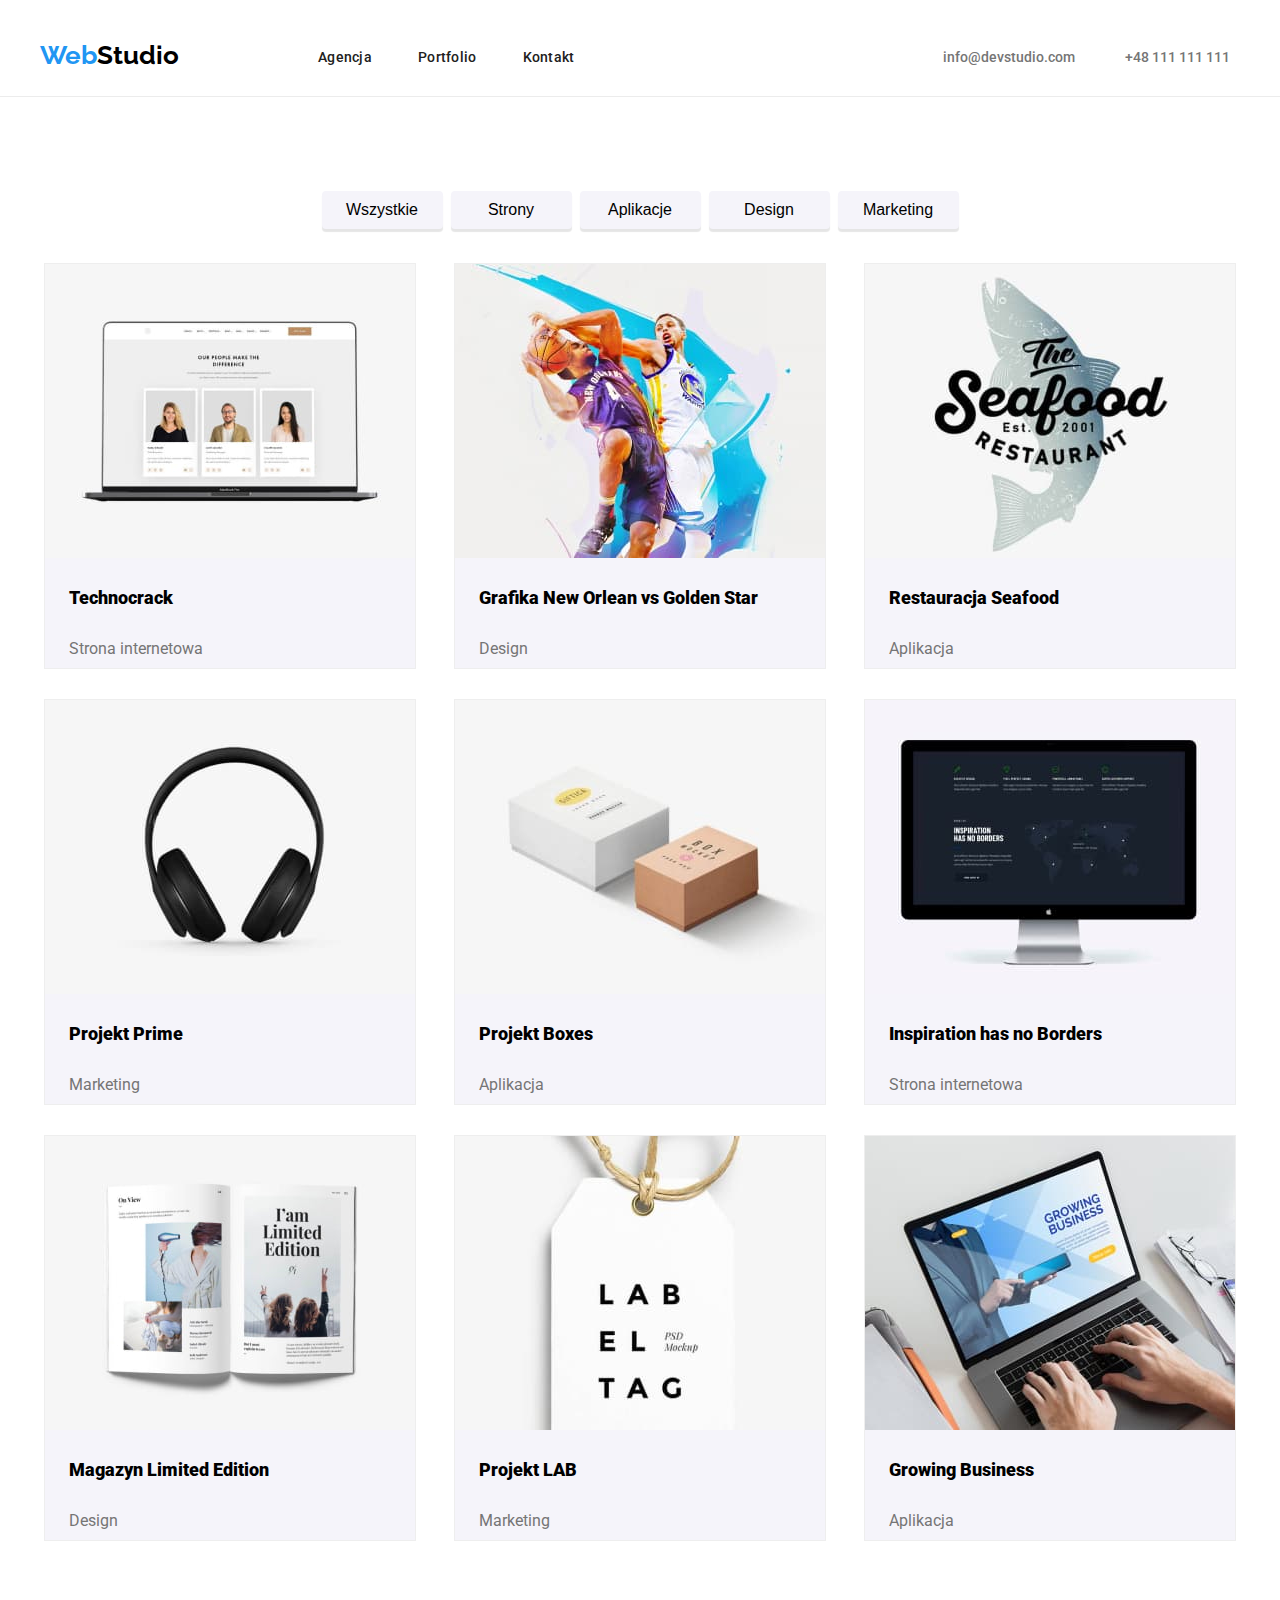
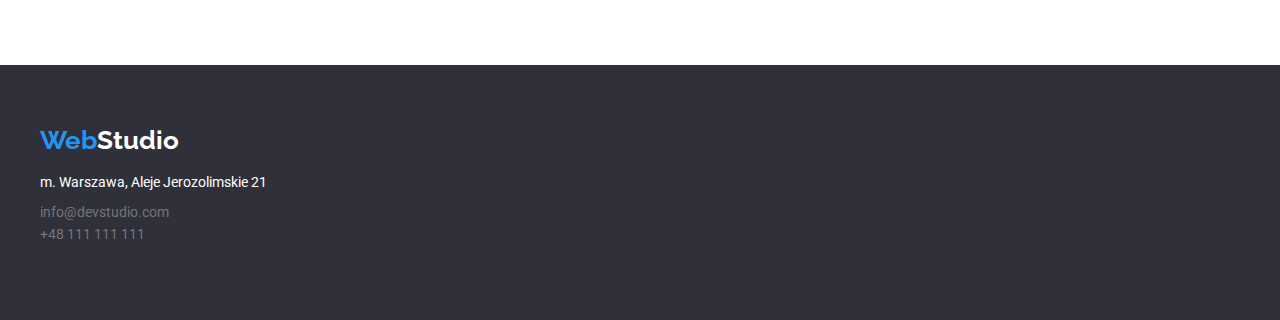
==== portfolio.html @ 4e926275 "copy" ====
<!DOCTYPE html>
<html lang="en">
  <head>
    <meta charset="UTF-8" />
    <meta http-equiv="X-UA-Compatible" content="IE=edge" />
    <meta name="viewport" content="width=device-width, initial-scale=1.0" />
    <title>Document</title>
    <link rel="preconnect" href="https://fonts.googleapis.com" />
    <link rel="preconnect" href="https://fonts.gstatic.com" crossorigin />
    <link
      href="https://fonts.googleapis.com/css2?family=Raleway:wght@700&family=Roboto:wght@400;500;700;900&display=swap"
      rel="stylesheet"
    />
    <link rel="stylesheet" href="./css/styles.css" />
    <body>
      <body>
        <header>
          <div class="container">
            <menu>
              <a href="index.html" class="main-header">
                <span class="Webstudio-header-blue hover">Web</span
                ><span class="Webstudio-header hover">Studio</span>
              </a>
              <ul class="header-list1">
                <li>
                  <a href="#"><span class="nav1 hover">Agencja</span></a>
                </li>
                <li>
                  <a href="portfolio.html"
                    ><span class="nav2 hover">Portfolio</span></a
                  >
                </li>
                <li>
                  <a href="#"><span class="nav3 hover">Kontakt</span></a>
                </li>
              </ul>
              <ul class="header-list2">
                <li>
                  <a href="mailto:info@devstudio.com"
                    ><span class="contact-mail hover">info@devstudio.com</span></a
                  >
                </li>
                <li>
                  <a href="tel:+48111111111"
                    ><span class="contact-phone hover">+48 111 111 111</span></a
                  >
                </li>
              </ul>
            </menu>
          </div>
        </header>
        <main>
          <section class="main-sections-portfolio section">
            <div class="container">
          <!-- czy tu może być sekcja w sekcji, aby objąć wszystkie elementy? -->
          <section>
          <div class="container button-profile">
        <ul class="main-section-buttons">
          <li>
            <button type="button" class="buttons hover-button">
              Wszystkie
            </button>
          </li>
          <li>
            <button type="button" class="buttons hover-button">Strony</button>
          </li>
          <li>
            <button type="button" class="buttons hover-button">
              Aplikacje
            </button>
          </li>
          <li>
            <button type="button" class="buttons hover-button">Design</button>
          </li>
          <li>
            <button type="button" class="buttons hover-button">
              Marketing
            </button>
          </li>
        </ul>
        </div>
      </section>
      <section class="main-sections-portfolio"> <div class="container">
        <ul class="second-list-portfolio">
          <li class="portfolio-all hover">
            <img
              src="images/portfolio1.jpg"
              alt="Strona internetowa"
              width="370"
              height="294"
            />
            <p class="projects"><strong>Technocrack</strong></p>
            <p class="description">Strona internetowa</p>
          </li>
          <li class="portfolio-all hover">
            <img
              src="images/portfolio2.jpg"
              alt="Koszykówka"
              width="370"
              height="294"
            />
            <p class="projects">
              <strong>Grafika New Orlean vs Golden Star</strong>
            </p>
            <p class="description">Design</p>
          </li>
          <li class="portfolio-all hover">
            <img
              src="images/portfolio3.jpg"
              alt="Restauracja Seafood"
              width="370"
              height="294"
            />
            <p class="projects"><strong>Restauracja Seafood</strong></p>
            <p class="description">Aplikacja</p>
          </li>
        </li>
        </ul>
        <ul class="second-list-portfolio">
          <li class="portfolio-all hover">
            <img
              src="images/portfolio4.jpg"
              alt="Słuchawki"
              width="370"
              height="294"
            />
            <p class="projects"><strong>Projekt Prime</strong></p>
            <p class="description">Marketing</p>
          </li>
          <li class="portfolio-all hover">
            <img
              src="images/portfolio5.jpg"
              alt="Dwa pudełka"
              width="370"
              height="294"
            />
            <p class="projects"><strong>Projekt Boxes</strong></p>
            <p class="description">Aplikacja</p>
          </li>
          <li class="portfolio-all hover">
            <img
              src="images/portfolio6.jpg"
              alt="Monitor"
              width="370"
              height="294"
            />
            <p class="projects"><strong>Inspiration has no Borders</strong></p>
            <p class="description">Strona internetowa</p>
          </li>
        </li>
      </ul>
      <ul class="second-list-portfolio">
          <li class="portfolio-all hover">
            <img
              src="images/portfolio7.jpg"
              alt="Magazyn"
              width="370"
              height="294"
            />
            <p class="projects"><strong>Magazyn Limited Edition</strong></p>
            <p class="description">Design</p>
          </li>
          <li class="portfolio-all hover">
            <img
              src="images/portfolio8.jpg"
              alt="Zawieszka LABEL TAB"
              width="370"
              height="294"
            />
            <p class="projects"><strong>Projekt LAB</strong></p>
            <p class="description">Marketing</p>
          </li>
          <li class="portfolio-all hover">
            <img
              src="images/portfolio9.jpg"
              alt="Pisanie na laptopie"
              width="370"
              height="294"
            />
            <p class="projects"><strong>Growing Business</strong></p>
            <p class="description">Aplikacja</p>
          </li>
      </ul>
        </div>
      </section>
    </div>
    </section>
    </main>
    <footer class="footer">
      <div class="container  section-footer">
        <a href="index.html" class="footer-main-header">
          <span class="Webstudio-header-blue hover">Web</span
          ><span class="Webstudio-footer-white hover">Studio</span></a
        >
        <ul class="footer-list">
          <li><p class="address">m. Warszawa, Aleje Jerozolimskie 21</p></li>

          <li>
            <a href="mailto:info@devstudio.com" class="mail-footer hover"
              >info@devstudio.com</a
            >
          </li>
          <li>
            <a href="tel:+48111111111" class="phone-footer hover"
              >+48 111 111 111</a
            >
          </li>
        </ul>
      </div>
    </footer>
  </body>
</html>
---- css/styles.css ----
:root {
  --black2: #212121;
  --black: #000000;
  --blue: #2196f3;
  --background: #2f303a;
  --main-white: #ffffff;
  --second-white: #f5f4fa;
  --silver: #757575;
}
body {
  font-family: "Roboto", sans-serif;
  color: var(--black);
  margin: 0;
}

.container {
  margin: 0 auto;
  width: 1200px;
}

header {
  height: 80px;
  border-bottom: 1px solid rgba(236, 236, 236, 1);
}
.Webstudio-header-blue {
  font-weight: bold;
  width: 145px;
  height: 31px;
  font-weight: 700;
  font-family: "Raleway", sans-serif;
  font-size: 26px;
  text-decoration: none;
  line-height: 1.17;
  color: var(--blue);
  padding: 25px 0;

}
.Webstudio-header {
  font-weight: bold;
  color: var(--black);
  width: 145px;
  font-weight: 700;
  height: 31px;
  font-family: "Raleway", sans-serif;
  font-size: 26px;
  text-decoration: none;
  line-height: 1.17;
  padding: 25px 0;
}

.main-header {
  width: 145px;
  height: 31px;
  padding: 24px 93px 25px 0px;
}

.header-list1 {
  display: flex;
  flex-direction: row;
  width: 254px;
  height: 16px;
  margin: 32px 371px 32px 0px;
  line-height: 1.17;
  gap: 46px;
}

ul {
  list-style-type: none;
}

menu {
  display: flex;
  flex-direction: row;
  box-sizing: border-box;
  padding: 0;
}

.nav1 {
  font-weight: 500;
  color: var(--black2);
  font-size: 14px;
  text-decoration: none;
  line-height: 1.17;
  letter-spacing: 0.02em;
}
.nav2 {
  font-weight: 500;
  font-size: 14px;
  width: 58px;
  color: var(--black2);
  text-decoration: none;
  line-height: 1.17;
  letter-spacing: 0.02em;
}
.nav3 {
  font-weight: 500;
  font-size: 14px;
  width: 51px;
  color: var(--black2);
  text-decoration: none;
  line-height: 1.17;
  letter-spacing: 0.02em;
}

.header-list2 {
  display: flex;
  padding: 32px 0;
  line-height: 1.17;
  width: 295px;
  gap: 50px;
  flex-direction: row;
}

.contact-mail {
  font-weight: 500;
  font-size: 14px;
  width: 135px;
  height: 16px;
  color: var(--silver);
  text-decoration: none;
}

.contact-phone {
  font-weight: 500;
  font-size: 14px;
  width: 110px;
  height: 16px;
  color: var(--silver);
  text-decoration: none;
}

.section1 {
  background-color: var(--background);
  height: 600px;
  align-items: center;
  display: flex;
  flex-direction: column;
}

.box-hugetext {
  display: flex;
  flex-direction: row;
  text-align: center;
  padding: 200px 0px 30px 0px;
  margin: 0;
}
.hugetext {
  font-weight: 900;
  font-size: 44px;
  line-height: 1.36;
  color: var(--white);
  color: var(--main-white);
  margin: auto;
}

.button-place {
  display: flex;
  flex-wrap: wrap;
  align-items: center;
  flex-direction: column;
}

.button-order {
  cursor: pointer;
  font-size: 16px;
  font-weight: 700;
  text-align: center;
  color: var(--main-white);
  background-color: var(--blue);
  border-style: none;
  border: 0;
  line-height: 1.88;
  letter-spacing: 0.06em;
  cursor: pointer;
  border-radius: 4px;
  width: 200px;
  height: 50px;
}

a:link {
  text-decoration: none;
}

h3 {
  font-weight: 700;
  font-size: 14px;
  line-height: 1.17;
  color: var(--black2);
  width: 270px;
  text-align: left;
}

.box {
  color: var(--silver);
  font-weight: 400;
  font-size: 14px;
  line-height: 1.71;
  letter-spacing: 0.3px;
  width: 270px;
  height: 75px;
}

.lorem {
  display: flex;
  flex-wrap: wrap;
  list-style: none;
  gap: 15px;
}

.list-lorem {
  width: calc((100% - 45px) / 4);
  gap: 30px;
}

.segments-header {
  text-align: center;
  font-size: 36px;
  line-height: 1.17;
  padding-bottom: 50px;
  margin: 0;
}

.segments-list {
  display: flex;
  flex-direction: row;
  gap: 30px;
  padding: 0;
  margin: 0;
}

.segments-photos {
  width: 370px;
  height: 294px;
}

.our-team {
  background-color: var(--second-white);
  display: flex;
  flex-direction: column;
}

.our-team-header {
  font-weight: 700;
  font-size: 36px;
  line-height: 1.17;
  text-align: center;
  margin: 0;
  padding-bottom: 50px;
}

.our-team-photos {
  display: flex;
  flex-direction: row;
  gap: 30px;
  margin: 0 auto;
  padding: 0;
}
.photos {
  background-color: var(--main-white);
  width: 270px;
  box-shadow: 0px 2px 1px 0px rgba(0, 0, 0, 0.2);
  box-shadow: 0px 1px 1px 0px rgba(0, 0, 0, 0.14);
  box-shadow: 0px 1px 3px 0px rgba(0, 0, 0, 0.12);
  border: 1px solid rgba(238, 238, 238, 1);
  height: 368px;
  border-bottom-left-radius: 4px;
  border-bottom-right-radius: 4px;
}

.names {
  font-weight: 500;
  font-size: 16px;
  line-height: 1.17;
  text-align: Center;
  color: var(--black2);
}

.job-position {
  font-weight: 400;
  font-size: 16px;
  line-height: 1.17;
  text-align: Center;
  color: var(--silver);
}

.footer {
  background-color: var(--background);
  flex-direction: column;
  display: flex;
}

.section-footer {
  padding: 60px 0;
}

.Webstudio-footer-blue {
  font-weight: bold;
  width: 145px;
  height: 31px;
  font-weight: 700;
  font-family: "Raleway", sans-serif;
  font-size: 26px;
  text-decoration: none;
  line-height: 1.17;
  color: var(--blue);
}

.Webstudio-footer-white {
  font-weight: bold;
  color: var(--main-white);
  width: 145px;
  font-weight: 700;
  height: 31px;
  font-family: "Raleway", sans-serif;
  font-size: 26px;
  text-decoration: none;
  line-height: 1.17;
}

.footer-list {
  display: flex;
  line-height: 1.17;
  flex-direction: column;
  padding: 0;
}

.photos {
  border: 1px;
}

.address {
  width: 246px;
  height: 21px;
  color: var(--main-white);
  font-weight: 400;
  font-size: 14px;
  line-height: 1.71;
  font-style: normal;
  margin: 0;
  padding-bottom: 9px;
}

.mail-footer {
  font-weight: 400;
  font-size: 14px;
  line-height: 1.71;
  color: var(--silver);
}

.phone-footer {
  font-weight: 400;
  font-size: 14px;
  color: var(--silver);
}

/* .main-sections-portfolio {
  display: flex;
  flex-direction: row;
  padding: 0px;
}  */

/*czy to jest potrzebne? */

.main-section-buttons {
  display: flex;
  align-items: center;
  padding: 0;
  gap: 8px;
  padding-bottom: 34px;
  margin: 0 auto;

}

.buttons {
  width: 121px;
  height: 38px;
  background-color: var(--second-white);
  font-weight: 500;
  font-size: 16px;
  line-height: 1.63;
  border: none;
  cursor: pointer;
  border-radius: 4px;
  align-items: center;
  box-shadow: 0px 2px 2px 0px rgba(0, 0, 0, 0.12);
  box-shadow: 0px 1px 2px 0px rgba(0, 0, 0, 0.08);
  box-shadow: 0px 3px 1px 0px rgba(0, 0, 0, 0.1);
}

.portfolio-all {
  width: 370px;
  height: 404px;
  background-color: var(--second-white);
  border: 1px solid rgba(238, 238, 238, 1);
  margin: 0 auto;
}

.button-profile {
  display: flex;
  flex-direction: row;
  justify-content: center;
}

.projects {
  width: 322px;
  height: 36px;
  font-weight: 700;
  font-size: 18px;
  line-height: 2;
  padding: 0 24px;
}

.description {
  width: 322px;
  height: 30px;
  font-weight: 400;
  font-size: 16px;
  line-height: 1.88;
  color: var(--silver);
  padding: 0 24px;
}

.second-list-portfolio {
  display: flex;
  flex-direction: row;
  gap: 30px;
  align-items: center;
  padding: 0;
  padding-bottom: 30px;
  margin: 0 auto;
}

.section {
  padding: 94px 0;
}

.segments {
  display: flex;
  flex-direction: column;
  padding-top: 0px;
}


.hover:hover,
.hover:focus {
  color: var(--blue);
  cursor: pointer;
}

.hover-button:hover,
.hover-button:focus {
  background-color: var(--blue);
  color: var(--main-white);
  cursor: pointer;
  border-radius: 4px;
}
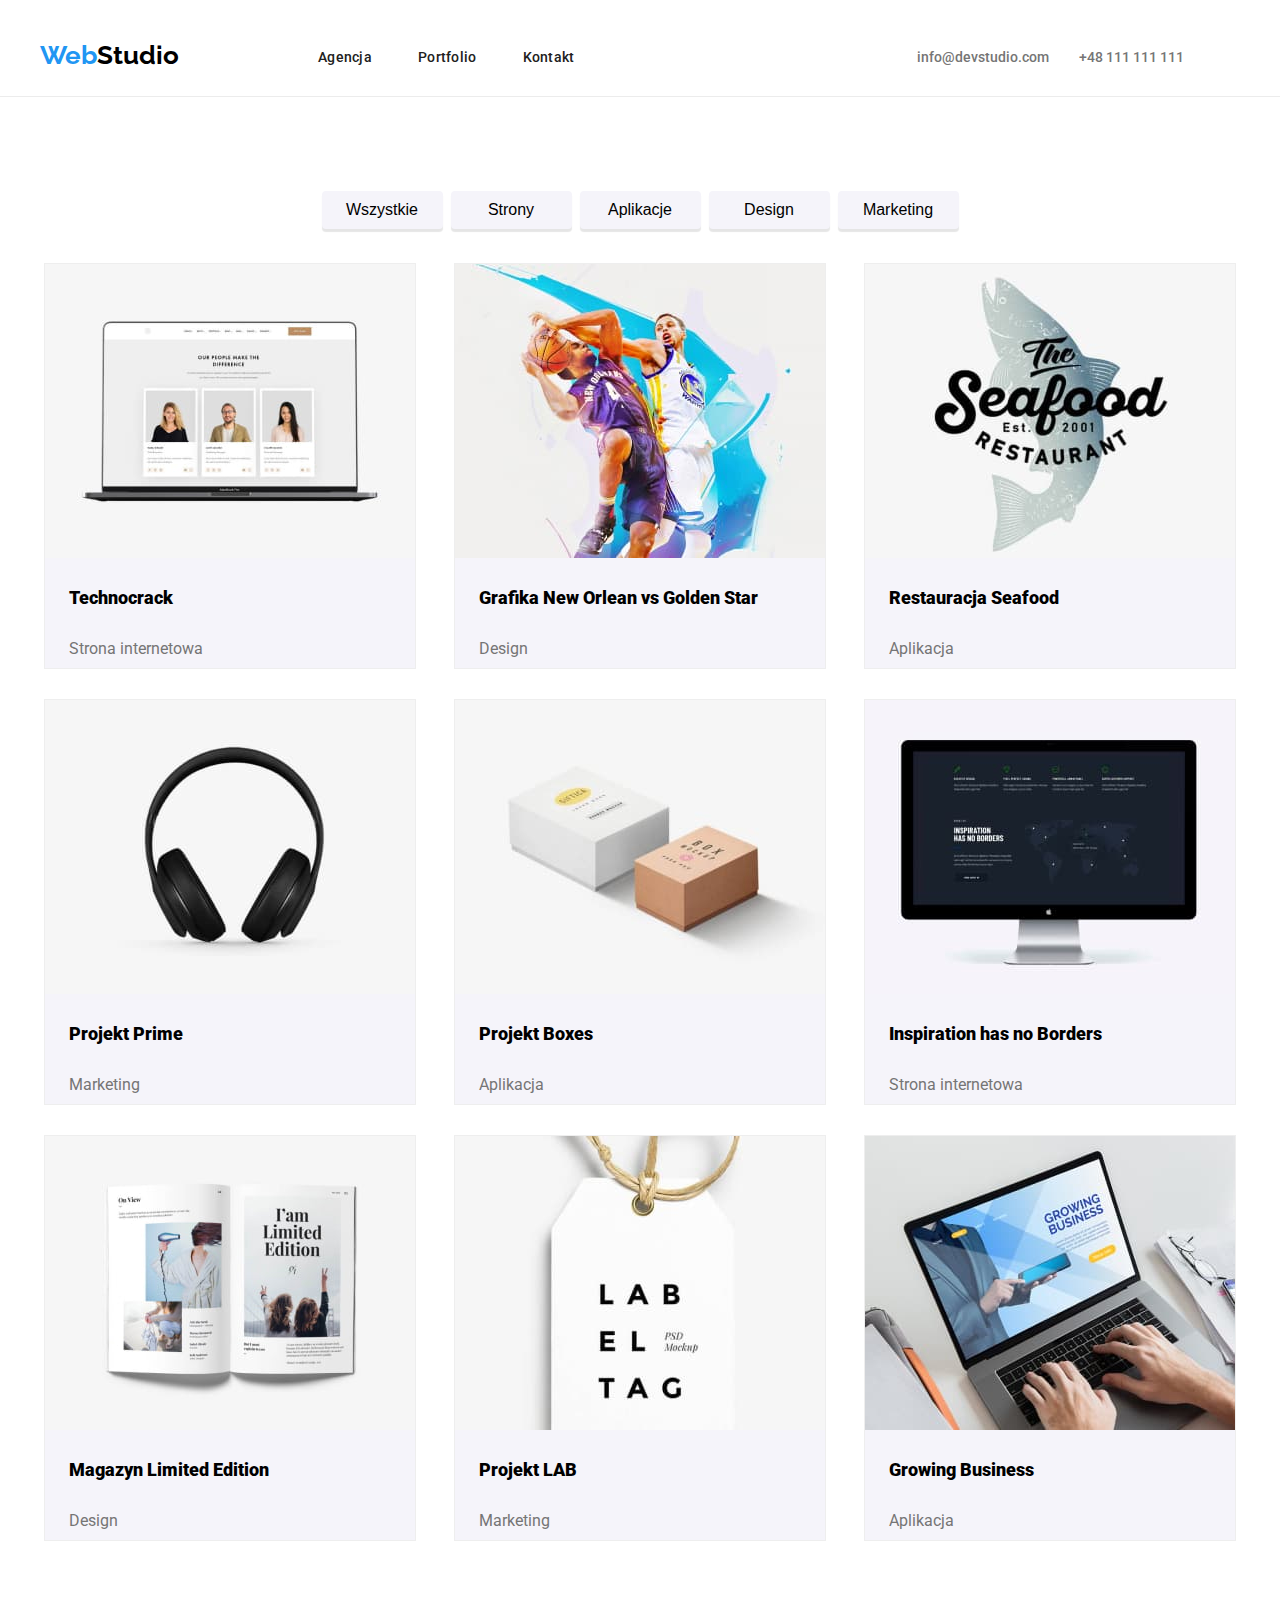
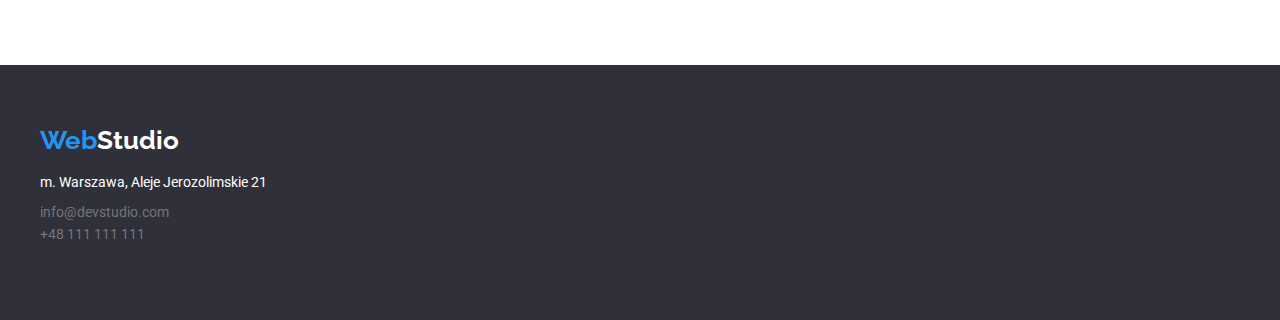
==== commit 4cadcd81: "icons" ====
--- a/portfolio.html
+++ b/portfolio.html
@@ -5,6 +5,7 @@
     <meta http-equiv="X-UA-Compatible" content="IE=edge" />
     <meta name="viewport" content="width=device-width, initial-scale=1.0" />
     <title>Document</title>
+    <link rel="stylesheet" href="node_modules/modern-normalize/modern-normalize.css">
     <link rel="preconnect" href="https://fonts.googleapis.com" />
     <link rel="preconnect" href="https://fonts.gstatic.com" crossorigin />
     <link
@@ -23,7 +24,7 @@
               </a>
               <ul class="header-list1">
                 <li>
-                  <a href="#"><span class="nav1 hover">Agencja</span></a>
+                  <a href="index.html"><span class="nav1 hover">Agencja</span></a>
                 </li>
                 <li>
                   <a href="portfolio.html"
--- a/css/styles.css
+++ b/css/styles.css
@@ -33,7 +33,6 @@
   line-height: 1.17;
   color: var(--blue);
   padding: 25px 0;
-
 }
 .Webstudio-header {
   font-weight: bold;
@@ -59,7 +58,7 @@
   flex-direction: row;
   width: 254px;
   height: 16px;
-  margin: 32px 371px 32px 0px;
+  margin: 32px 345px 32px 0px;
   line-height: 1.17;
   gap: 46px;
 }
@@ -106,15 +105,15 @@
   display: flex;
   padding: 32px 0;
   line-height: 1.17;
-  width: 295px;
-  gap: 50px;
+  width: 321px;
+  gap: 30px;
   flex-direction: row;
 }
 
 .contact-mail {
   font-weight: 500;
   font-size: 14px;
-  width: 135px;
+  width: 161px;
   height: 16px;
   color: var(--silver);
   text-decoration: none;
@@ -123,18 +122,26 @@
 .contact-phone {
   font-weight: 500;
   font-size: 14px;
-  width: 110px;
+  width: 130px;
   height: 16px;
   color: var(--silver);
   text-decoration: none;
 }
 
+.header-icons {
+  width: 16px;
+  height: 12px;
+  padding-right: 10px;
+  fill: var(--silver);
+}
+
 .section1 {
-  background-color: var(--background);
   height: 600px;
   align-items: center;
   display: flex;
   flex-direction: column;
+  background: url(../images/background-photo.jpg);
+  background-size: cover;
 }
 
 .box-hugetext {
@@ -207,17 +214,33 @@
   gap: 15px;
 }
 
+.background-icons {
+  display: flex;
+  justify-content: center;
+  align-items: center;
+  background-color: var(--second-white);
+  width: 270px;
+  height: 120px;
+  border-radius: 4px;
+}
 .list-lorem {
   width: calc((100% - 45px) / 4);
   gap: 30px;
-}
-
-.segments-header {
+  display: flex;
+}
+
+.lorem-icons {
+  width: 65.32px;
+  height: 70px;
+  justify-content: center;
+}
+.headers {
+  font-weight: 700;
+  font-size: 36px;
+  line-height: 1.17;
   text-align: center;
-  font-size: 36px;
-  line-height: 1.17;
+  margin: 0;
   padding-bottom: 50px;
-  margin: 0;
 }
 
 .segments-list {
@@ -239,14 +262,16 @@
   flex-direction: column;
 }
 
-.our-team-header {
+/* .our-team-header {
   font-weight: 700;
   font-size: 36px;
   line-height: 1.17;
   text-align: center;
   margin: 0;
   padding-bottom: 50px;
-}
+
+  to raczej można wyrzucić
+} */
 
 .our-team-photos {
   display: flex;
@@ -283,6 +308,39 @@
   color: var(--silver);
 }
 
+.clients {
+  display: flex;
+  flex-direction: row;
+  gap: 30px;
+  margin: 0 auto;
+  padding: 0;
+}
+.clients-list {
+  display: flex;
+  flex-direction: row;
+  justify-content: center;
+  align-items: center;
+  border: 1px solid rgba(175, 177, 184, 1);
+  width: 170px;
+  height: 92px;
+  border-radius: 4px;
+}
+
+.clients-icons {
+  width: 106px;
+  height: 60px;
+  fill: var(--silver);
+}
+
+.clients-list:hover svg,
+.clients-list:focus svg {
+  fill: var(--blue);
+  cursor: pointer;
+  border: var(--blue);
+  fill: var(--blue);
+  outline: var(--blue);
+}
+
 .footer {
   background-color: var(--background);
   flex-direction: column;
@@ -368,7 +426,6 @@
   gap: 8px;
   padding-bottom: 34px;
   margin: 0 auto;
-
 }
 
 .buttons {
@@ -440,7 +497,6 @@
   padding-top: 0px;
 }
 
-
 .hover:hover,
 .hover:focus {
   color: var(--blue);
@@ -454,3 +510,11 @@
   cursor: pointer;
   border-radius: 4px;
 }
+
+.hover:hover svg,
+.hover-icons:focus svg {
+  color: var(--blue);
+  cursor: pointer;
+  outline: var(--blue);
+  fill: var(--blue);
+}
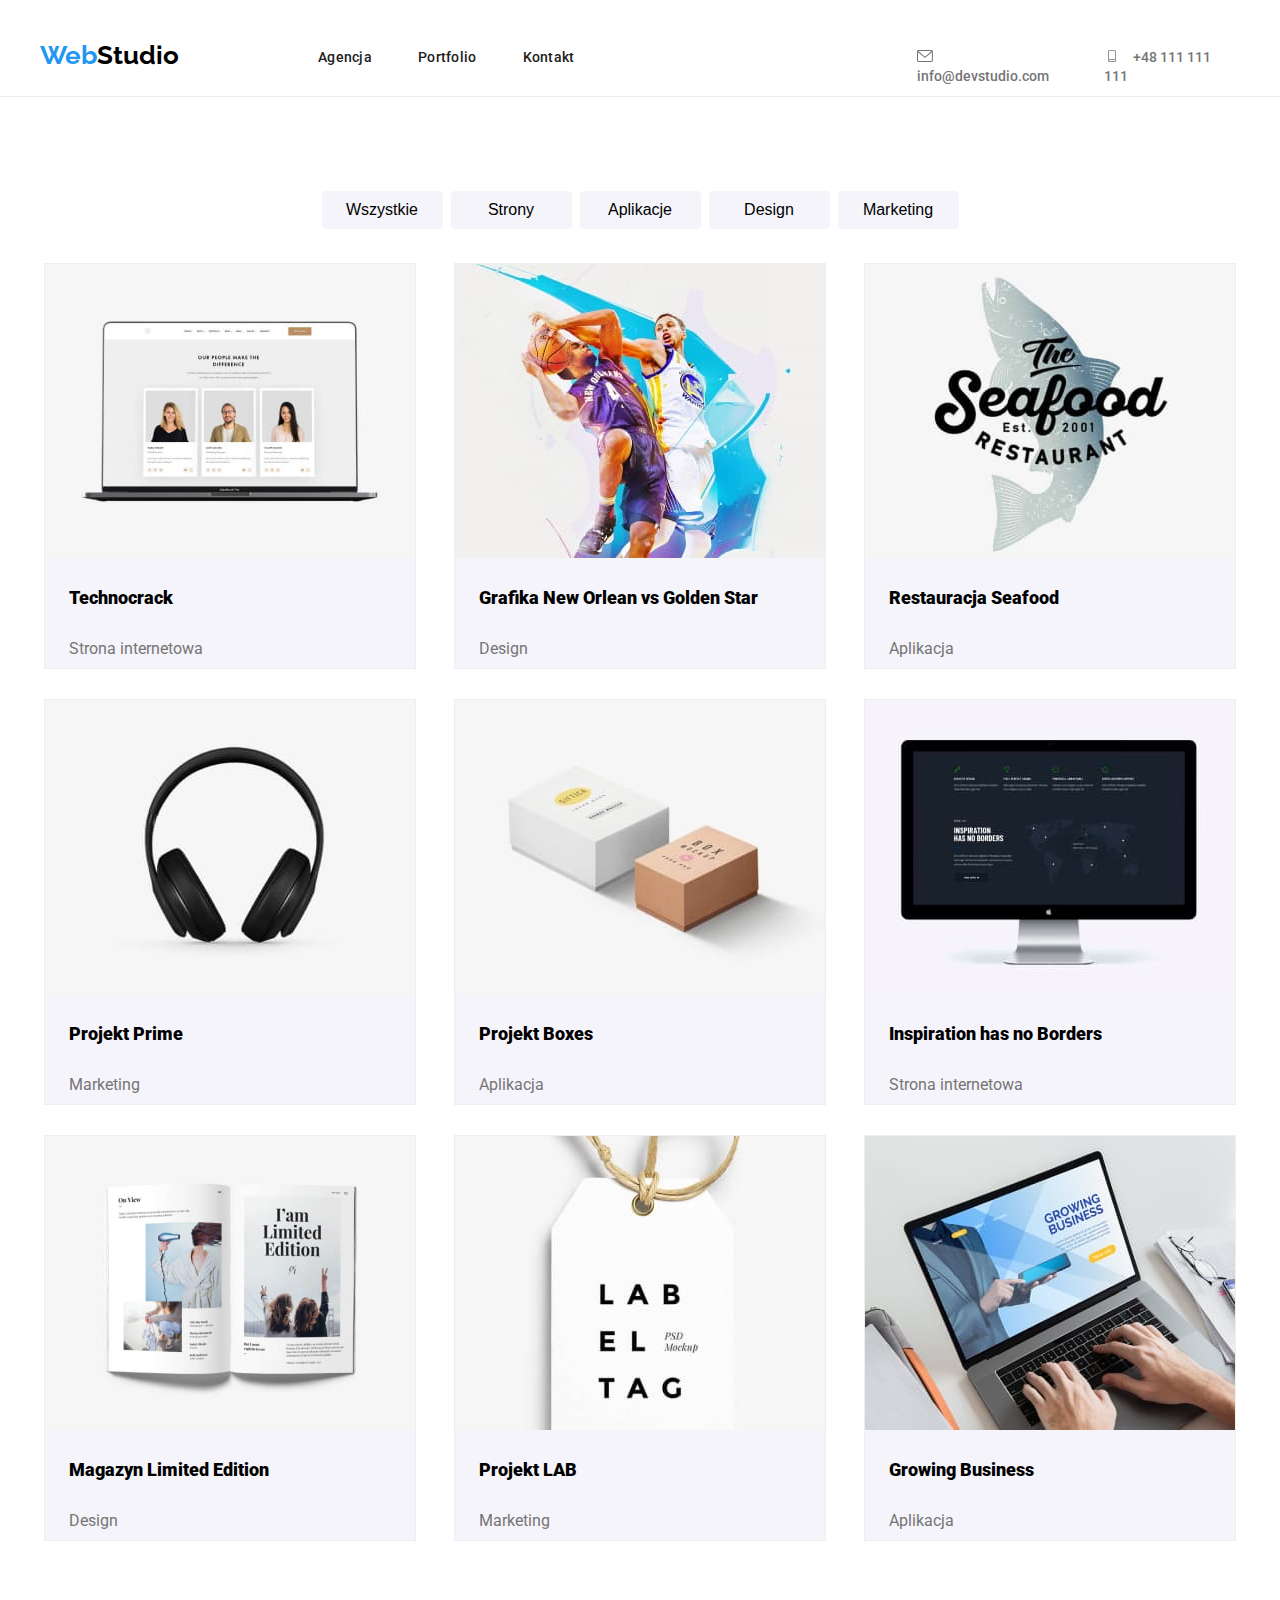
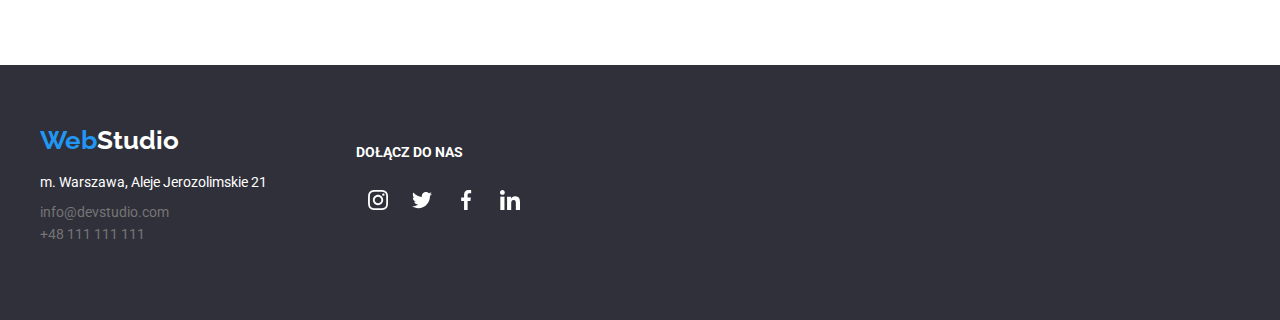
==== commit ec99343c: "portfolio" ====
--- a/portfolio.html
+++ b/portfolio.html
@@ -24,7 +24,7 @@
               </a>
               <ul class="header-list1">
                 <li>
-                  <a href="index.html"><span class="nav1 hover">Agencja</span></a>
+                  <a href="#"><span class="nav1 hover">Agencja</span></a>
                 </li>
                 <li>
                   <a href="portfolio.html"
@@ -37,14 +37,17 @@
               </ul>
               <ul class="header-list2">
                 <li>
-                  <a href="mailto:info@devstudio.com"
-                    ><span class="contact-mail hover">info@devstudio.com</span></a
-                  >
-                </li>
-                <li>
-                  <a href="tel:+48111111111"
-                    ><span class="contact-phone hover">+48 111 111 111</span></a
-                  >
+                  <a class="contact-mail hover" href="mailto:info@devstudio.com">
+                      <svg class="header-icons">
+                        <use xlink href="./images/icons.svg#icon-envelope"></use>
+                      </svg>info@devstudio.com</a>
+                </li>
+                <li>
+                  <a class="contact-phone hover" href="tel:+48111111111"> <svg class="header-icons">
+                    <use xlink href="./images/icons.svg#icon-smartphone"></use>
+                  </svg>
+                    +48 111 111 111
+                   </a>
                 </li>
               </ul>
             </menu>
@@ -188,14 +191,15 @@
     </section>
     </main>
     <footer class="footer">
-      <div class="container  section-footer">
-        <a href="index.html" class="footer-main-header">
-          <span class="Webstudio-header-blue hover">Web</span
+      <div class="container section-footer">
+        <div>
+         <a href="index.html" class="footer-main-header">
+          <span class="Webstudio-footer-blue hover">Web</span
           ><span class="Webstudio-footer-white hover">Studio</span></a
         >
         <ul class="footer-list">
-          <li><p class="address">m. Warszawa, Aleje Jerozolimskie 21</p></li>
-
+          <li class="footer-address-list">
+            <p class="address">m. Warszawa, Aleje Jerozolimskie 21</p></li>
           <li>
             <a href="mailto:info@devstudio.com" class="mail-footer hover"
               >info@devstudio.com</a
@@ -207,7 +211,33 @@
             >
           </li>
         </ul>
+        </li>
       </div>
+        <div class="social-links">
+          <h4 class="social-links-header">DOŁĄCZ DO NAS</h4>
+          <ul class="social-links-list">
+            <li class="social-links-icon-list">
+              <svg class="social-links-icons">
+                <use xlink href="./images/icons.svg#icon-instagram-2"></use>
+              </svg>
+            </li>
+            <li class="social-links-icon-list">
+              <svg class="social-links-icons">
+                <use xlink href="./images/icons.svg#icon-twitter-2"></use>
+              </svg>
+            </li>
+            <li class="social-links-icon-list">
+              <svg class="social-links-icons">
+                <use xlink href="./images/icons.svg#icon-facebook-2"></use>
+              </svg>
+            </li>
+            <li class="social-links-icon-list">
+              <svg class="social-links-icons">
+                <use xlink href="./images/icons.svg#icon-linkedin-2"></use>
+              </svg>
+            </li>
+          </ul>
+        </div>
     </footer>
   </body>
 </html>
--- a/css/styles.css
+++ b/css/styles.css
@@ -6,6 +6,7 @@
   --main-white: #ffffff;
   --second-white: #f5f4fa;
   --silver: #757575;
+  --icons: rgba(175, 177, 184, 1);
 }
 body {
   font-family: "Roboto", sans-serif;
@@ -140,7 +141,12 @@
   align-items: center;
   display: flex;
   flex-direction: column;
-  background: url(../images/background-photo.jpg);
+  background: linear-gradient(
+      90deg,
+      rgba(47, 48, 58, 0.4),
+      rgba(47, 48, 58, 0.4)
+    ),
+    url(../images/background-photo.jpg);
   background-size: cover;
 }
 
@@ -211,7 +217,8 @@
   display: flex;
   flex-wrap: wrap;
   list-style: none;
-  gap: 15px;
+  gap: 30px;
+  padding: 0;
 }
 
 .background-icons {
@@ -225,7 +232,6 @@
 }
 .list-lorem {
   width: calc((100% - 45px) / 4);
-  gap: 30px;
   display: flex;
 }
 
@@ -287,11 +293,48 @@
   box-shadow: 0px 1px 1px 0px rgba(0, 0, 0, 0.14);
   box-shadow: 0px 1px 3px 0px rgba(0, 0, 0, 0.12);
   border: 1px solid rgba(238, 238, 238, 1);
-  height: 368px;
   border-bottom-left-radius: 4px;
   border-bottom-right-radius: 4px;
-}
-
+  width: 270px;
+  height: 428px;
+}
+
+.our-team-icons {
+  fill: var(--icons);
+  width: 20px;
+  height: 20px;
+}
+
+.icons-team {
+  display: flex;
+  flex-direction: row;
+  gap: 10px;
+  width: 206px;
+  height: 56px;
+}
+
+.our-team-icons-list {
+  width: 44px;
+  height: 44px;
+  display: flex;
+  flex-direction: row;
+  justify-content: center;
+  align-items: center;
+}
+
+.our-team-icons-list:hover,
+.our-team-icons-list:focus {
+  background-color: var(--blue);
+  fill: var(--main-white);
+  cursor: pointer;
+  border-radius: 50%;
+}
+
+.our-team-icons-list:hover svg,
+.our-team-icons-list:focus svg {
+  fill: var(--main-white);
+  cursor: pointer;
+}
 .names {
   font-weight: 500;
   font-size: 16px;
@@ -308,14 +351,14 @@
   color: var(--silver);
 }
 
-.clients {
+.customers {
   display: flex;
   flex-direction: row;
   gap: 30px;
   margin: 0 auto;
   padding: 0;
 }
-.clients-list {
+.customers-list {
   display: flex;
   flex-direction: row;
   justify-content: center;
@@ -326,31 +369,44 @@
   border-radius: 4px;
 }
 
-.clients-icons {
+.customers-icons {
   width: 106px;
   height: 60px;
   fill: var(--silver);
 }
 
-.clients-list:hover svg,
-.clients-list:focus svg {
+.customers-list:hover svg,
+.customers-list:focus svg {
   fill: var(--blue);
   cursor: pointer;
-  border: var(--blue);
-  fill: var(--blue);
-  outline: var(--blue);
+  border-color: var(--blue);
+}
+
+.customers-list:hover,
+.customers-list:focus {
+  border-color: var(--blue);
+  cursor: pointer;
 }
 
 .footer {
   background-color: var(--background);
-  flex-direction: column;
-  display: flex;
+  flex-direction: row;
+  display: flex;
+}
+
+.footer-main-header {
+  width: 145px;
+  height: 31px;
 }
 
 .section-footer {
   padding: 60px 0;
-}
-
+  display: flex;
+}
+.footer-address-list {
+  display: flex;
+  flex-direction: column;
+}
 .Webstudio-footer-blue {
   font-weight: bold;
   width: 145px;
@@ -411,13 +467,52 @@
   color: var(--silver);
 }
 
-/* .main-sections-portfolio {
-  display: flex;
-  flex-direction: row;
-  padding: 0px;
-}  */
-
-/*czy to jest potrzebne? */
+.social-links {
+  width: 206px;
+  height: 80px;
+  margin-left: 70px;
+}
+
+.social-links-header {
+  color: var(--main-white);
+  width: 113px;
+  height: 16px;
+  font-size: 14px;
+  text-decoration: none;
+  line-height: 1.17;
+  margin-bottom: 20;
+  justify-content: left;
+}
+
+.social-links-icon-list {
+  width: 44px;
+  height: 44px;
+  gap: 10px;
+  display: flex;
+  align-items: center;
+  justify-content: center;
+}
+
+.social-links-icon-list:hover,
+.social-links-icon-list:focus {
+  background-color: var(--blue);
+  border-radius: 50%;
+  cursor: pointer;
+}
+.social-links-list {
+  display: flex;
+  flex-direction: row;
+  padding: 0;
+}
+
+.social-links-icons {
+  width: 20px;
+  height: 20px;
+  background-color: linear-gradient(
+    rgba(255, 255, 255, 0.1),
+    rgba(255, 255, 255, 0.1)
+  );
+}
 
 .main-section-buttons {
   display: flex;
@@ -439,9 +534,6 @@
   cursor: pointer;
   border-radius: 4px;
   align-items: center;
-  box-shadow: 0px 2px 2px 0px rgba(0, 0, 0, 0.12);
-  box-shadow: 0px 1px 2px 0px rgba(0, 0, 0, 0.08);
-  box-shadow: 0px 3px 1px 0px rgba(0, 0, 0, 0.1);
 }
 
 .portfolio-all {
@@ -503,18 +595,39 @@
   cursor: pointer;
 }
 
+.hover:hover svg,
+.hover:focus svg {
+  fill: var(--blue);
+  cursor: pointer;
+}
+
 .hover-button:hover,
 .hover-button:focus {
   background-color: var(--blue);
   color: var(--main-white);
   cursor: pointer;
-  border-radius: 4px;
-}
-
-.hover:hover svg,
+  box-shadow: 0px 2px 2px 0px rgba(0, 0, 0, 0.12);
+
+  box-shadow: 0px 1px 2px 0px rgba(0, 0, 0, 0.08);
+
+  box-shadow: 0px 3px 1px 0px rgba(0, 0, 0, 0.1);
+}
+
+.hover-icons:hover svg,
 .hover-icons:focus svg {
   color: var(--blue);
   cursor: pointer;
   outline: var(--blue);
   fill: var(--blue);
 }
+
+.portfolio-all:hover,
+.portfolio-all:focus {
+  background: linear-gradient(0deg, #eeeeee, #eeeeee), (0deg, #ffffff, #ffffff);
+  box-shadow: 1px 4px 6px 0px rgba(0, 0, 0, 0.16);
+
+  box-shadow: 0px 4px 4px 0px rgba(0, 0, 0, 0.06);
+
+  box-shadow: 0px 1px 1px 0px rgba(0, 0, 0, 0.12);
+  border: 1px solid rgba(238, 238, 238, 1);
+}
